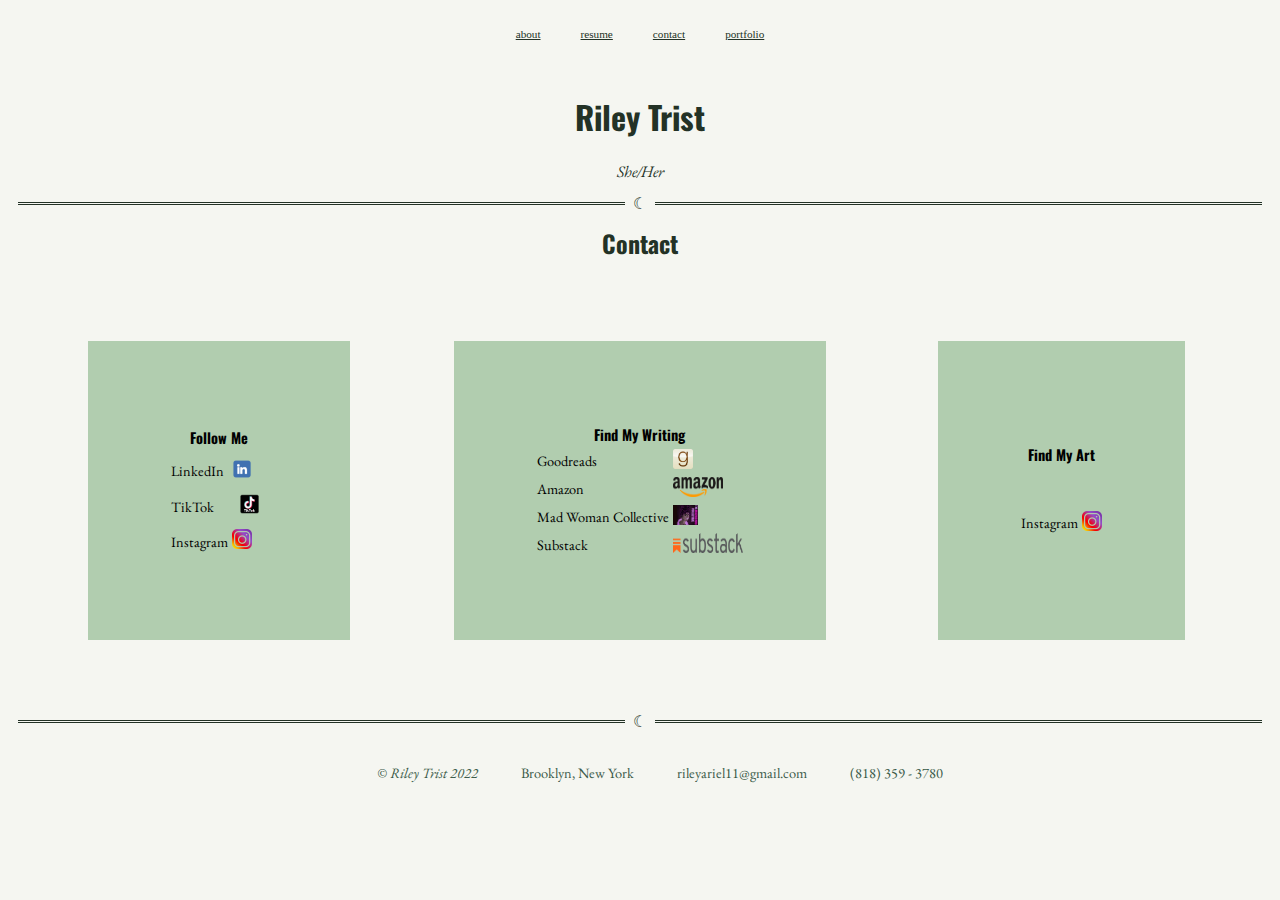
==== contact.html @ f64f71fb "Add files via upload" ====
<!DOCTYPE html>
<html lang="en">
  <head>
    <meta charset="utf-8">
    <meta name="viewport" content="width=device-width, initial-scale=1.0">
    <title>Riley Trist</title>
     
<link rel="preconnect" href="https://fonts.gstatic.com" crossorigin>
<link href="https://fonts.googleapis.com/css2?family=EB+Garamond&family=Josefin+Sans:wght@300&family=Oswald&display=swap" rel="stylesheet">
<link rel="preconnect" href="https://fonts.googleapis.com">
<link rel="preconnect" href="https://fonts.gstatic.com" crossorigin>
<link href="https://fonts.googleapis.com/css2?family=Oswald&display=swap" rel="stylesheet">
<link rel="stylesheet" href="./style.css">
    
  <ul class="header">
    <li><a href="./index.html">about</a></p>
    <li><a href="./resume.html">resume</a></p>
    <li><a href="./contact.html">contact</a></p>
    <li><a href="./portfolio.html">portfolio</a></p>
	</ul>
    
    <h1>Riley Trist</h1>
    	<p class="pronouns"><em>She/Her</em></p> 
      
	<hr>
  </head>
  <body>
  <section>
		<h2>Contact</h2>
		<div class="row">
		<div class="column">
		<table>
			<tr>
				<th colspan="2">Follow Me</th>
			</tr>
			<tr>
				<td>LinkedIn</td>
				<td>
					<a href="https://www.linkedin.com/in/rileytrist">
					<img alt="Linkedin Logo" src="linkedinlogo.png" width="20" height="20"></a>
				</td>
			</tr>
			<tr>
				<td>TikTok</td>
				<td>
					<a href="https://www.tiktok.com/@withlove.riley?lang=en">
					<img alt="Tiktok Logo" src="tiktoklogo.png" width="35" height="20"></a>
				</td>
			</tr>
			<tr>
				<td>Instagram</td>
				<td>
					<a href="https://www.instagram.com/rileyarielart/">
					<img alt="Instagram Logo" src="instagramlogo.png" width="20" height="20"></a>
				</td>
		</table>
		</div>
		<div class="column">
		<table>
			<tr>
				<th colspan="2">Find My Writing</th>
			</tr>
			<tr>
				<td>Goodreads</td>
				<td>
					<a href="https://www.goodreads.com/author/show/22259523.Riley_Ariel_Trist">
					<img alt="Goodreads Logo" src="goodreadslogo.png" width="20" height="20"></a>
         		</td>
			</tr>
			<tr>
				<td>Amazon</td><td>
					<a href="https://www.amazon.com/Vessel-Darkness-Riley-Ariel-Trist/dp/B09VQBCY5Z">
					<img alt="Amazon Logo" src="amazonlogo.png" width="50" height="20"></a>
				</td>
			</tr>
			<tr>
				<td>Mad Woman Collective</td>
				<td>
					<a href="https://www.madwomancollective.com/post/the-ache">
					<img alt="Madwoman Collective Logo" src="madwomancollective.png" width="25" height="20"></a>
				</td>
			</tr>
			<tr>
				<td>Substack</td>
				<td>
					<a href="https://rileyarieltrist.substack.com/?utm_source=substack&utm_medium=web&utm_campaign=substack_profile&utm_source=%2Fprofile%2F73774595-riley-trist&utm_medium=reader2">
					<img alt="Substack Logo" src="substacklogo.png" width="70" height="20"></a>
			</tr>
		</table>
		</div>
		<div class="column">
		<table>
			<tr>
				<th colspan="2">Find My Art</th>
			</tr>
			<tr>
				<td>Instagram</td>
				<td>
					<a href="https://www.instagram.com/rileyarielart/">
					<img alt="Instagram Logo" src="instagramlogo.png" width="20" height="20"></a>
				</td>
		</table>
		</div>
		</div>
	</section>
  </body>
  <footer>
  	<hr>
  		<div class="listing">
			<ul>
				<li><em>© Riley Trist 2022</em></li>
				<li>Brooklyn, New York</li>
				<li>rileyariel11@gmail.com</li>
				<li>(818) 359 - 3780</li>
			</ul>
		</div>
	</footer>
</html>
---- style.css ----
body {
	background-color: #F5F6F1;
	}
	
.header {
	list-style-type: none;
	text-align: center;
	padding: 0;
	margin: 0;
}

.header li {
	display: inline-block;
	font-size: .7em;
	padding: 20px;
}

h1 {
	text-align: center;
    font-family: 'Oswald', sans-serif;
    color: #233226;
    text-align: center;
}

.pronouns {
	text-align: center;
}

hr {
 	border-top: medium double #233226;
 	overflow: visible;
	padding: 0;
	color: #233226;
 	text-align: center;
 	line-height: 1px;
 	height: 1px; 
 	font-size: 1em; 
 	border-width: 1px 0;
 	border-style: solid;
 	border-color: #233226;
 	margin: 20px 10px; 
}	


hr:after {
	content: "☾"; 
 	color: #233226;
  	display: inline; 
  	background-color: #F5F6F1;
 	padding: 0 0.5em; 
}

	

h2 {
	font-family: 'Oswald', sans-serif;
    color: #233226;
    text-align: center;
    }

p {
    font-family:'EB Garamond';
    color: #233226;
}

table {
    font-family: 'Oswald';
    font-size: .9em;
    background-color: #b1cdaf;
    padding: 80px;    
    margin-left: auto;
    margin-right: auto;
    margin-top: 40px;
    margin-bottom: 40px;
}

.row {
	display: flex;
	
}

.column {
	display: flex;
	flex: 50%;
	padding: 20px;
}

td {
    text-align: left;
    font-family: 'EB Garamond', serif; 
}

th {
    text-align: center;
    }

ul {
    list-style: none;
}

.listing {
    font-family: 'EB Garamond';
    color: #3b5b49;
	padding: 0px;
	margin: 0;
    text-align: center;
    list-style-type: none;
}

.listing li {
	display: inline-block;
	font-size: .9em;
	padding: 20px;
}



.socials{
	display: inline-block;
	text-align: center;
	}

a:link {
    color: #233226;
}

a:visited {
    color: #513d2b;
}

a:hover {
    color: #948e73;
}

.contact {
	text-align: center;
}
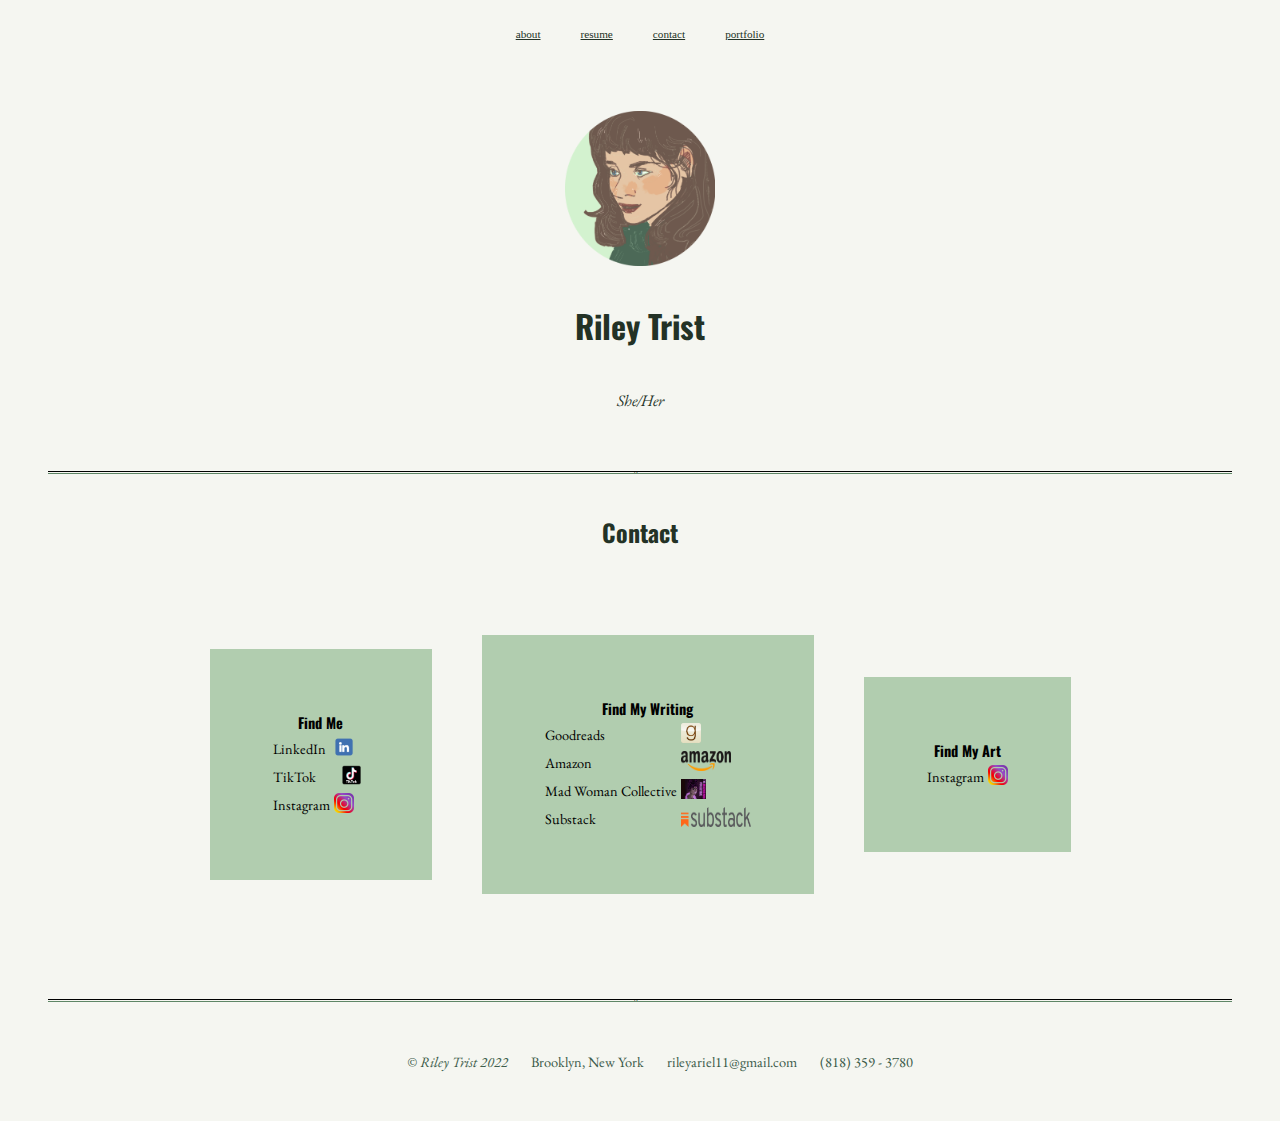
==== commit 2790526e: "Add files via upload" ====
--- a/contact.html
+++ b/contact.html
@@ -4,24 +4,26 @@
     <meta charset="utf-8">
     <meta name="viewport" content="width=device-width, initial-scale=1.0">
     <title>Riley Trist</title>
-     
+
 <link rel="preconnect" href="https://fonts.gstatic.com" crossorigin>
 <link href="https://fonts.googleapis.com/css2?family=EB+Garamond&family=Josefin+Sans:wght@300&family=Oswald&display=swap" rel="stylesheet">
 <link rel="preconnect" href="https://fonts.googleapis.com">
 <link rel="preconnect" href="https://fonts.gstatic.com" crossorigin>
 <link href="https://fonts.googleapis.com/css2?family=Oswald&display=swap" rel="stylesheet">
 <link rel="stylesheet" href="./style.css">
-    
+
   <ul class="header">
     <li><a href="./index.html">about</a></p>
     <li><a href="./resume.html">resume</a></p>
     <li><a href="./contact.html">contact</a></p>
     <li><a href="./portfolio.html">portfolio</a></p>
 	</ul>
-    
+  <div class="me">
+    <img src="me.png" alt="picture of me" width="150" height="155">
+  </div>
     <h1>Riley Trist</h1>
-    	<p class="pronouns"><em>She/Her</em></p> 
-      
+    	<p class="pronouns"><em>She/Her</em></p>
+
 	<hr>
   </head>
   <body>
@@ -31,7 +33,7 @@
 		<div class="column">
 		<table>
 			<tr>
-				<th colspan="2">Follow Me</th>
+				<th colspan="2">Find Me</th>
 			</tr>
 			<tr>
 				<td>LinkedIn</td>
@@ -50,9 +52,10 @@
 			<tr>
 				<td>Instagram</td>
 				<td>
-					<a href="https://www.instagram.com/rileyarielart/">
+					<a href="https://www.instagram.com/withlove.riley/">
 					<img alt="Instagram Logo" src="instagramlogo.png" width="20" height="20"></a>
 				</td>
+      </tr>
 		</table>
 		</div>
 		<div class="column">
@@ -99,6 +102,7 @@
 					<a href="https://www.instagram.com/rileyarielart/">
 					<img alt="Instagram Logo" src="instagramlogo.png" width="20" height="20"></a>
 				</td>
+      </tr>
 		</table>
 		</div>
 		</div>
@@ -115,4 +119,4 @@
 			</ul>
 		</div>
 	</footer>
-</html>+</html>
--- a/style.css
+++ b/style.css
@@ -1,7 +1,7 @@
 body {
 	background-color: #F5F6F1;
 	}
-	
+
 .header {
 	list-style-type: none;
 	text-align: center;
@@ -15,6 +15,20 @@
 	padding: 20px;
 }
 
+.me {
+	text-align:center;
+	padding-top: 40px;
+	padding-bottom: 10px;
+}
+
+.bio {
+	padding: 40px;
+}
+
+.projects, .education, .experience {
+	padding: 40px;
+}
+
 h1 {
 	text-align: center;
     font-family: 'Oswald', sans-serif;
@@ -24,33 +38,27 @@
 
 .pronouns {
 	text-align: center;
+	padding: 20px;
 }
 
 hr {
- 	border-top: medium double #233226;
- 	overflow: visible;
-	padding: 0;
-	color: #233226;
  	text-align: center;
  	line-height: 1px;
- 	height: 1px; 
- 	font-size: 1em; 
  	border-width: 1px 0;
- 	border-style: solid;
  	border-color: #233226;
- 	margin: 20px 10px; 
-}	
+ 	margin: 40px 40px;
+}
 
 
 hr:after {
-	content: "☾"; 
+	content: "☾";
  	color: #233226;
-  	display: inline; 
+  	display: inline;
   	background-color: #F5F6F1;
- 	padding: 0 0.5em; 
+ 	padding: 10px;
 }
 
-	
+
 
 h2 {
 	font-family: 'Oswald', sans-serif;
@@ -67,27 +75,33 @@
     font-family: 'Oswald';
     font-size: .9em;
     background-color: #b1cdaf;
-    padding: 80px;    
+    padding: 60px;
     margin-left: auto;
     margin-right: auto;
     margin-top: 40px;
     margin-bottom: 40px;
 }
 
+.pictures {
+background-color: #F5F6F1;
+}
+
+
 .row {
 	display: flex;
-	
+	align-items: center;
+	justify-content: center;
 }
 
 .column {
 	display: flex;
-	flex: 50%;
-	padding: 20px;
+	padding: 25px;
+	flex-wrap: wrap;
 }
 
 td {
     text-align: left;
-    font-family: 'EB Garamond', serif; 
+    font-family: 'EB Garamond', serif;
 }
 
 th {
@@ -101,24 +115,22 @@
 .listing {
     font-family: 'EB Garamond';
     color: #3b5b49;
-	padding: 0px;
-	margin: 0;
     text-align: center;
     list-style-type: none;
+		margin-top: 40px;
+		margin-bottom: 40px;
 }
 
 .listing li {
-	display: inline-block;
+	display: inline-flex;
 	font-size: .9em;
-	padding: 20px;
+	padding: 10px;
 }
-
-
 
 .socials{
 	display: inline-block;
 	text-align: center;
-	}
+}
 
 a:link {
     color: #233226;
@@ -134,7 +146,5 @@
 
 .contact {
 	text-align: center;
+	padding: 40px;
 }
-
-
-
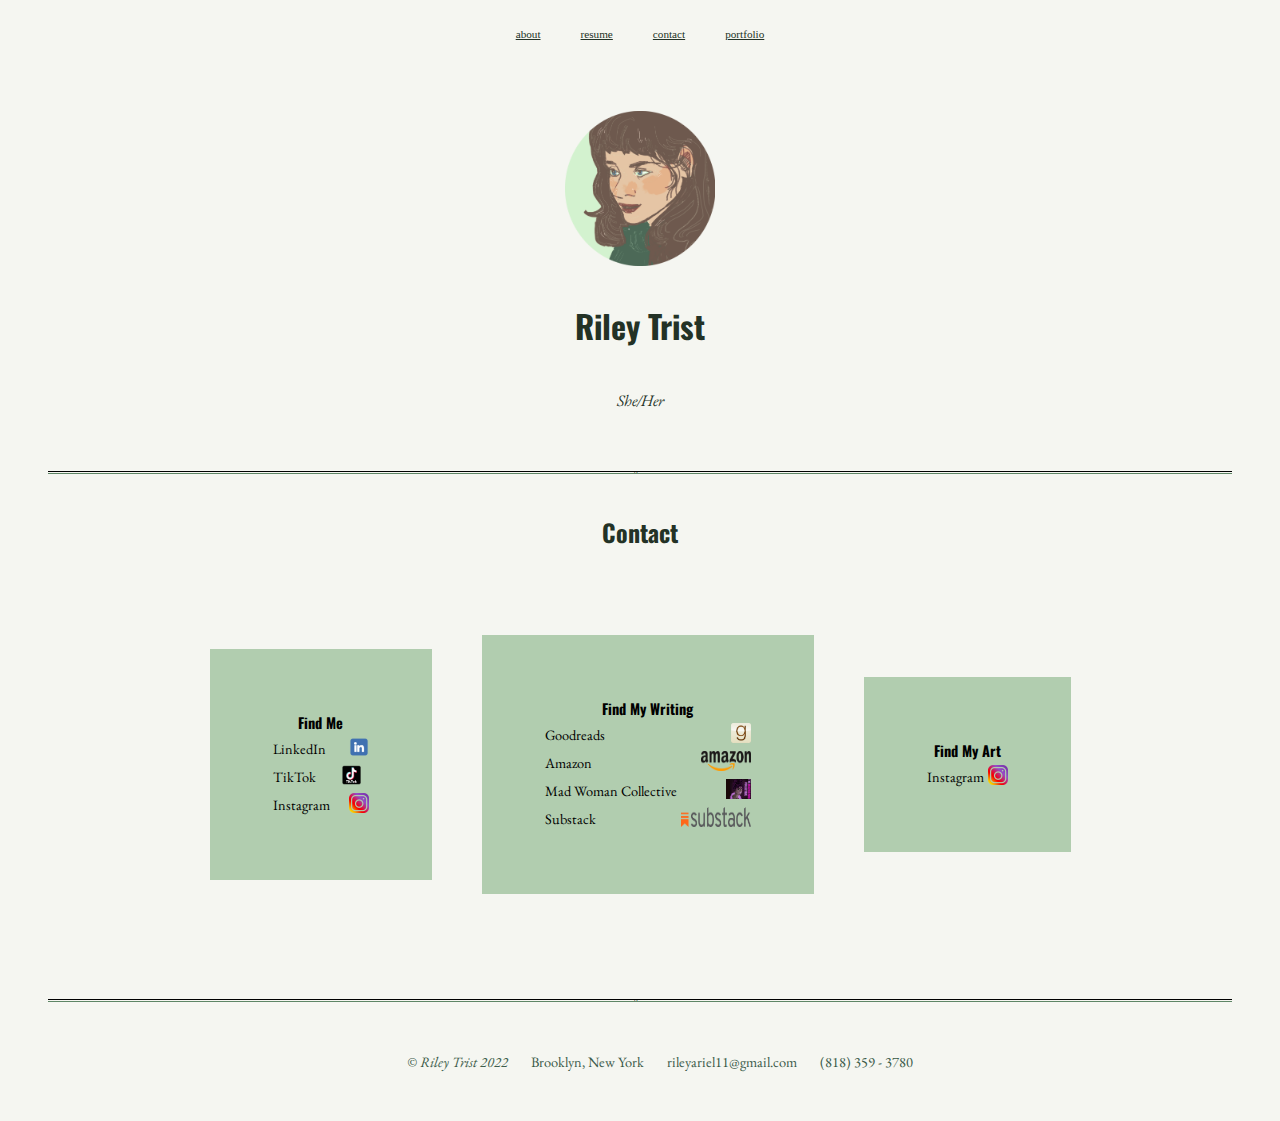
==== commit 1514567e: "Add files via upload" ====
--- a/contact.html
+++ b/contact.html
@@ -36,22 +36,22 @@
 				<th colspan="2">Find Me</th>
 			</tr>
 			<tr>
-				<td>LinkedIn</td>
-				<td>
+				<td class="right">LinkedIn</td>
+				<td class="left">
 					<a href="https://www.linkedin.com/in/rileytrist">
 					<img alt="Linkedin Logo" src="linkedinlogo.png" width="20" height="20"></a>
 				</td>
 			</tr>
 			<tr>
-				<td>TikTok</td>
-				<td>
+				<td class="right">TikTok</td>
+				<td class="left">
 					<a href="https://www.tiktok.com/@withlove.riley?lang=en">
 					<img alt="Tiktok Logo" src="tiktoklogo.png" width="35" height="20"></a>
 				</td>
 			</tr>
 			<tr>
-				<td>Instagram</td>
-				<td>
+				<td class="right">Instagram</td>
+				<td class="left">
 					<a href="https://www.instagram.com/withlove.riley/">
 					<img alt="Instagram Logo" src="instagramlogo.png" width="20" height="20"></a>
 				</td>
@@ -64,28 +64,29 @@
 				<th colspan="2">Find My Writing</th>
 			</tr>
 			<tr>
-				<td>Goodreads</td>
-				<td>
+				<td class="right">Goodreads</td>
+				<td class="left">
 					<a href="https://www.goodreads.com/author/show/22259523.Riley_Ariel_Trist">
 					<img alt="Goodreads Logo" src="goodreadslogo.png" width="20" height="20"></a>
          		</td>
 			</tr>
 			<tr>
-				<td>Amazon</td><td>
+				<td class="right">Amazon</td>
+        <td class="left">
 					<a href="https://www.amazon.com/Vessel-Darkness-Riley-Ariel-Trist/dp/B09VQBCY5Z">
 					<img alt="Amazon Logo" src="amazonlogo.png" width="50" height="20"></a>
 				</td>
 			</tr>
 			<tr>
-				<td>Mad Woman Collective</td>
-				<td>
+				<td class="right">Mad Woman Collective</td>
+				<td class="left">
 					<a href="https://www.madwomancollective.com/post/the-ache">
 					<img alt="Madwoman Collective Logo" src="madwomancollective.png" width="25" height="20"></a>
 				</td>
 			</tr>
 			<tr>
-				<td>Substack</td>
-				<td>
+				<td class="right">Substack</td>
+				<td class="left">
 					<a href="https://rileyarieltrist.substack.com/?utm_source=substack&utm_medium=web&utm_campaign=substack_profile&utm_source=%2Fprofile%2F73774595-riley-trist&utm_medium=reader2">
 					<img alt="Substack Logo" src="substacklogo.png" width="70" height="20"></a>
 			</tr>
@@ -97,8 +98,8 @@
 				<th colspan="2">Find My Art</th>
 			</tr>
 			<tr>
-				<td>Instagram</td>
-				<td>
+				<td class="right">Instagram</td>
+				<td class="left"
 					<a href="https://www.instagram.com/rileyarielart/">
 					<img alt="Instagram Logo" src="instagramlogo.png" width="20" height="20"></a>
 				</td>
--- a/style.css
+++ b/style.css
@@ -53,8 +53,8 @@
 hr:after {
 	content: "☾";
  	color: #233226;
-  	display: inline;
-  	background-color: #F5F6F1;
+  display: inline;
+  background-color: #F5F6F1;
  	padding: 10px;
 }
 
@@ -83,25 +83,31 @@
 }
 
 .pictures {
-background-color: #F5F6F1;
+	background-color: #F5F6F1;
 }
 
-
 .row {
+	flex-wrap: wrap;
 	display: flex;
 	align-items: center;
 	justify-content: center;
 }
 
 .column {
-	display: flex;
 	padding: 25px;
-	flex-wrap: wrap;
 }
 
 td {
     text-align: left;
     font-family: 'EB Garamond', serif;
+}
+
+.left {
+	text-align: right;
+}
+
+.right {
+	text-align: left;
 }
 
 th {
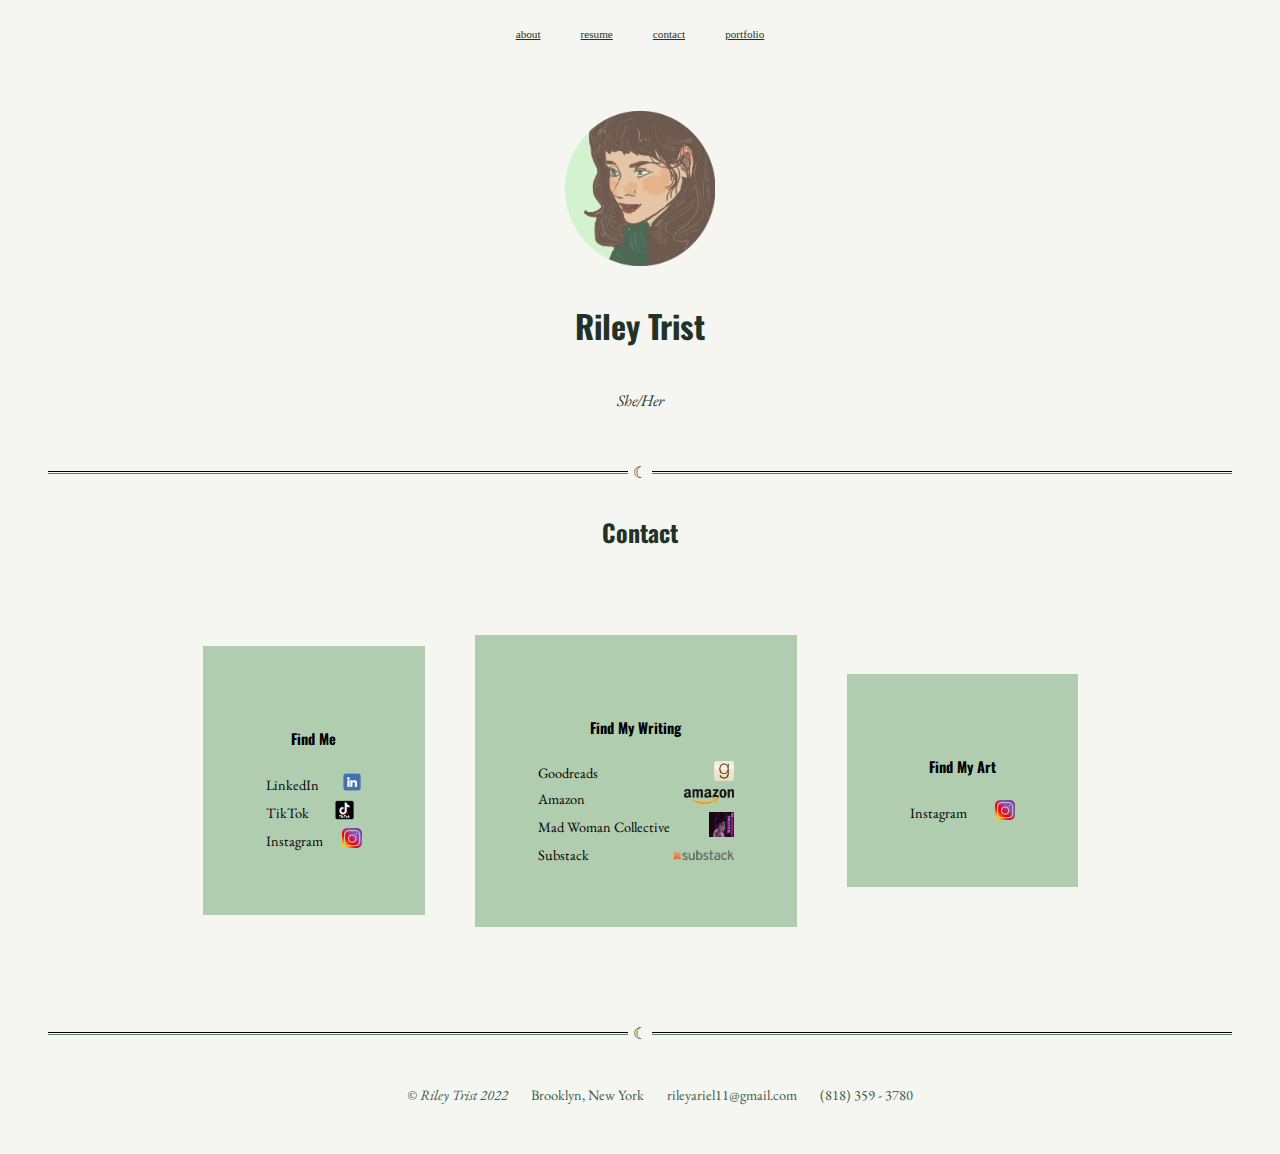
==== commit 58fd6fc9: "Add files via upload" ====
--- a/contact.html
+++ b/contact.html
@@ -74,21 +74,21 @@
 				<td class="right">Amazon</td>
         <td class="left">
 					<a href="https://www.amazon.com/Vessel-Darkness-Riley-Ariel-Trist/dp/B09VQBCY5Z">
-					<img alt="Amazon Logo" src="amazonlogo.png" width="50" height="20"></a>
+					<img alt="Amazon Logo" src="amazonlogo.png" width="50" height="15"></a>
 				</td>
 			</tr>
 			<tr>
 				<td class="right">Mad Woman Collective</td>
 				<td class="left">
 					<a href="https://www.madwomancollective.com/post/the-ache">
-					<img alt="Madwoman Collective Logo" src="madwomancollective.png" width="25" height="20"></a>
+					<img alt="Madwoman Collective Logo" src="madwomancollective.png" width="25" height="25"></a>
 				</td>
 			</tr>
 			<tr>
 				<td class="right">Substack</td>
 				<td class="left">
 					<a href="https://rileyarieltrist.substack.com/?utm_source=substack&utm_medium=web&utm_campaign=substack_profile&utm_source=%2Fprofile%2F73774595-riley-trist&utm_medium=reader2">
-					<img alt="Substack Logo" src="substacklogo.png" width="70" height="20"></a>
+					<img alt="Substack Logo" src="substacklogo.png" width="60" height="10"></a>
 			</tr>
 		</table>
 		</div>
--- a/style.css
+++ b/style.css
@@ -13,6 +13,15 @@
 	display: inline-block;
 	font-size: .7em;
 	padding: 20px;
+}
+
+.writing {
+	list-style-type: none;
+	padding: 60px;
+}
+
+.writing li {
+	list-style-type: none;
 }
 
 .me {
@@ -42,6 +51,7 @@
 }
 
 hr {
+ 	overflow: visible;
  	text-align: center;
  	line-height: 1px;
  	border-width: 1px 0;
@@ -53,9 +63,9 @@
 hr:after {
 	content: "☾";
  	color: #233226;
-  display: inline;
-  background-color: #F5F6F1;
- 	padding: 10px;
+  	display: inline;
+ 	background-color: #F5F6F1;
+ 	padding: 5px;
 }
 
 
@@ -84,6 +94,9 @@
 
 .pictures {
 	background-color: #F5F6F1;
+	text-align: left;
+	font-size: 30px;
+	color: #233226;
 }
 
 .row {
@@ -112,7 +125,8 @@
 
 th {
     text-align: center;
-    }
+		padding: 20px;
+}
 
 ul {
     list-style: none;
@@ -154,3 +168,5 @@
 	text-align: center;
 	padding: 40px;
 }
+
+
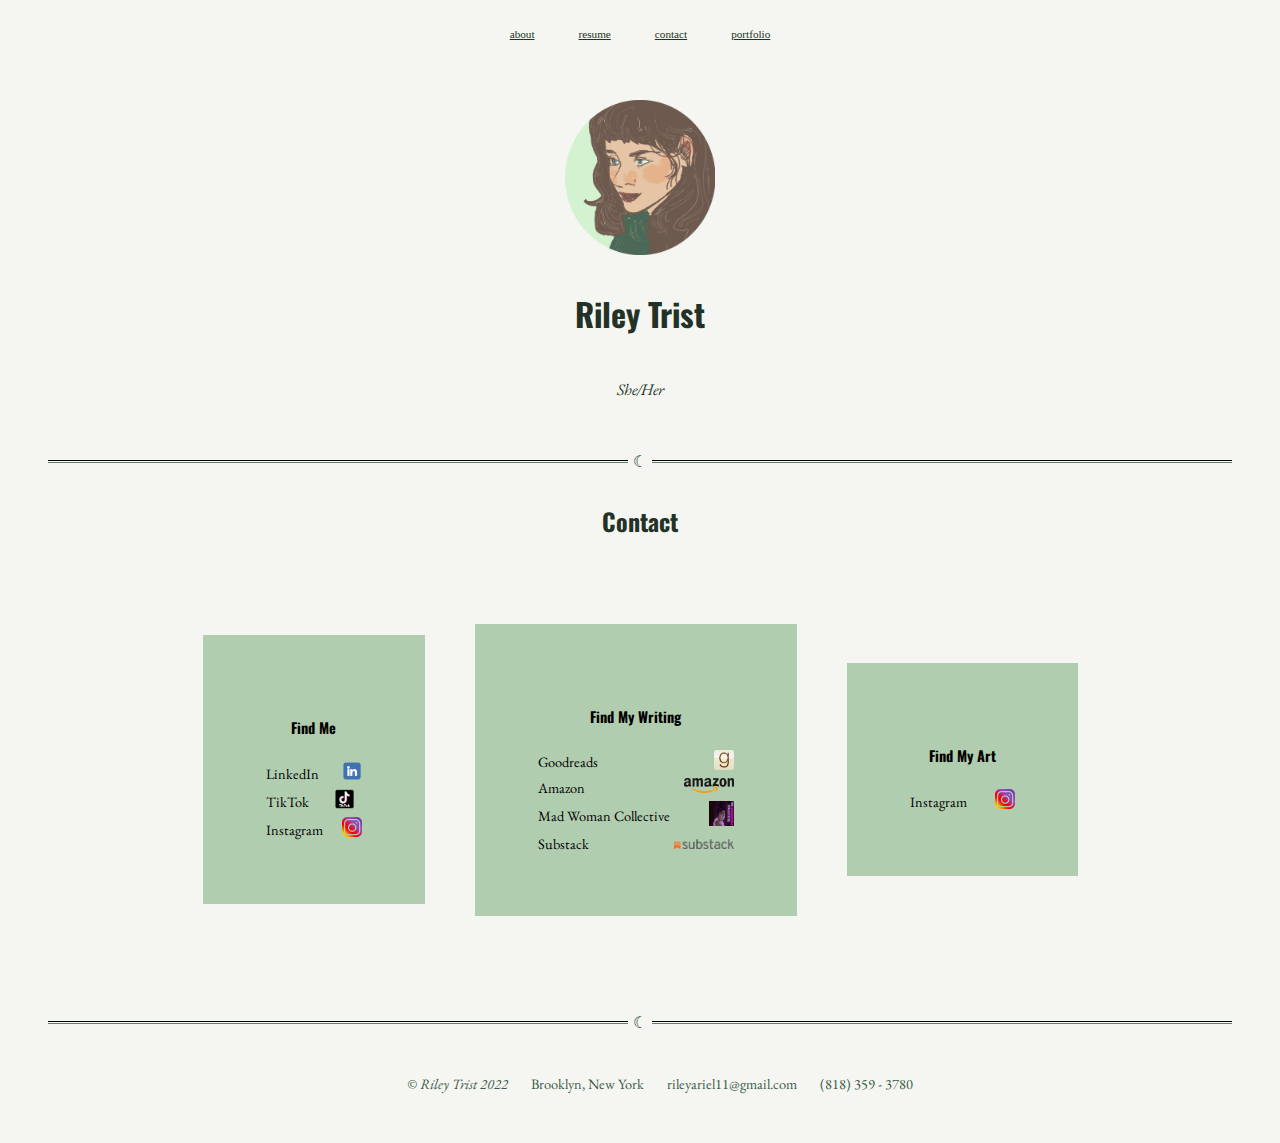
==== commit 19491cde: "Add files via upload" ====
--- a/contact.html
+++ b/contact.html
@@ -13,19 +13,18 @@
 <link rel="stylesheet" href="./style.css">
 
   <ul class="header">
-    <li><a href="./index.html">about</a></p>
-    <li><a href="./resume.html">resume</a></p>
-    <li><a href="./contact.html">contact</a></p>
-    <li><a href="./portfolio.html">portfolio</a></p>
+    <li><a href="./index.html">about</a></li>
+    <li><a href="./resume.html">resume</a></li>
+    <li><a href="./contact.html">contact</a></li>
+    <li><a href="./portfolio.html">portfolio</a></li>
 	</ul>
   <div class="me">
     <img src="me.png" alt="picture of me" width="150" height="155">
   </div>
     <h1>Riley Trist</h1>
     	<p class="pronouns"><em>She/Her</em></p>
-
-	<hr>
   </head>
+  <hr>
   <body>
   <section>
 		<h2>Contact</h2>
@@ -72,7 +71,7 @@
 			</tr>
 			<tr>
 				<td class="right">Amazon</td>
-        <td class="left">
+        		<td class="left">
 					<a href="https://www.amazon.com/Vessel-Darkness-Riley-Ariel-Trist/dp/B09VQBCY5Z">
 					<img alt="Amazon Logo" src="amazonlogo.png" width="50" height="15"></a>
 				</td>
@@ -89,6 +88,7 @@
 				<td class="left">
 					<a href="https://rileyarieltrist.substack.com/?utm_source=substack&utm_medium=web&utm_campaign=substack_profile&utm_source=%2Fprofile%2F73774595-riley-trist&utm_medium=reader2">
 					<img alt="Substack Logo" src="substacklogo.png" width="60" height="10"></a>
+				</td>
 			</tr>
 		</table>
 		</div>
@@ -99,7 +99,7 @@
 			</tr>
 			<tr>
 				<td class="right">Instagram</td>
-				<td class="left"
+				<td class="left">
 					<a href="https://www.instagram.com/rileyarielart/">
 					<img alt="Instagram Logo" src="instagramlogo.png" width="20" height="20"></a>
 				</td>
@@ -109,15 +109,15 @@
 		</div>
 	</section>
   </body>
+  <hr>
   <footer>
-  	<hr>
   		<div class="listing">
-			<ul>
+			<ol>
 				<li><em>© Riley Trist 2022</em></li>
 				<li>Brooklyn, New York</li>
 				<li>rileyariel11@gmail.com</li>
 				<li>(818) 359 - 3780</li>
-			</ul>
+			</ol>
 		</div>
 	</footer>
 </html>
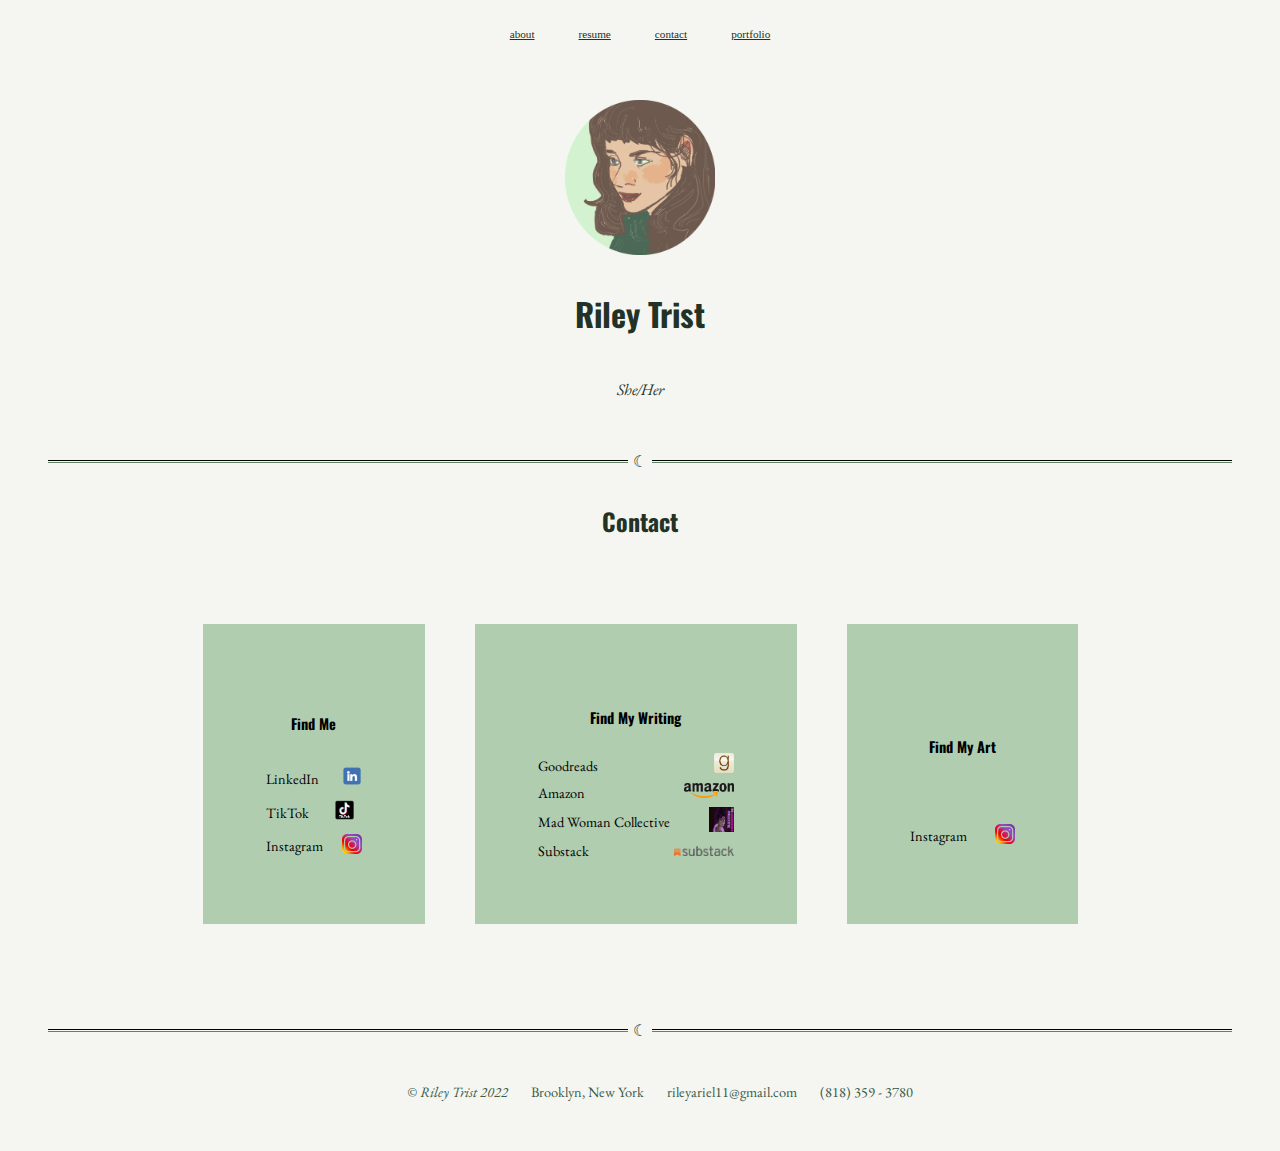
==== commit edf6aaaa: "Add files via upload" ====
--- a/contact.html
+++ b/contact.html
@@ -22,7 +22,7 @@
     <img src="me.png" alt="picture of me" width="150" height="155">
   </div>
     <h1>Riley Trist</h1>
-    	<p class="pronouns"><em>She/Her</em></p>
+    	<p id="pronouns"><em>She/Her</em></p>
   </head>
   <hr>
   <body>
@@ -30,7 +30,7 @@
 		<h2>Contact</h2>
 		<div class="row">
 		<div class="column">
-		<table>
+		<table id:"find-me">
 			<tr>
 				<th colspan="2">Find Me</th>
 			</tr>
@@ -58,7 +58,7 @@
 		</table>
 		</div>
 		<div class="column">
-		<table>
+		<table id:"find-writing">
 			<tr>
 				<th colspan="2">Find My Writing</th>
 			</tr>
@@ -93,7 +93,7 @@
 		</table>
 		</div>
 		<div class="column">
-		<table>
+		<table id="find-art">
 			<tr>
 				<th colspan="2">Find My Art</th>
 			</tr>
--- a/style.css
+++ b/style.css
@@ -45,7 +45,7 @@
     text-align: center;
 }
 
-.pronouns {
+#pronouns {
 	text-align: center;
 	padding: 20px;
 }
@@ -90,6 +90,8 @@
     margin-right: auto;
     margin-top: 40px;
     margin-bottom: 40px;
+		min-width: 200px;
+		min-height: 300px;
 }
 
 .pictures {
@@ -97,6 +99,11 @@
 	text-align: left;
 	font-size: 30px;
 	color: #233226;
+}
+
+.writing, .bio, .education, .experience, .projects {
+	margin-left: 20%;
+	margin-right: 20%;
 }
 
 .row {
@@ -108,6 +115,10 @@
 
 .column {
 	padding: 25px;
+}
+
+#find-writing{
+	width: 400px;
 }
 
 td {
@@ -168,5 +179,3 @@
 	text-align: center;
 	padding: 40px;
 }
-
-
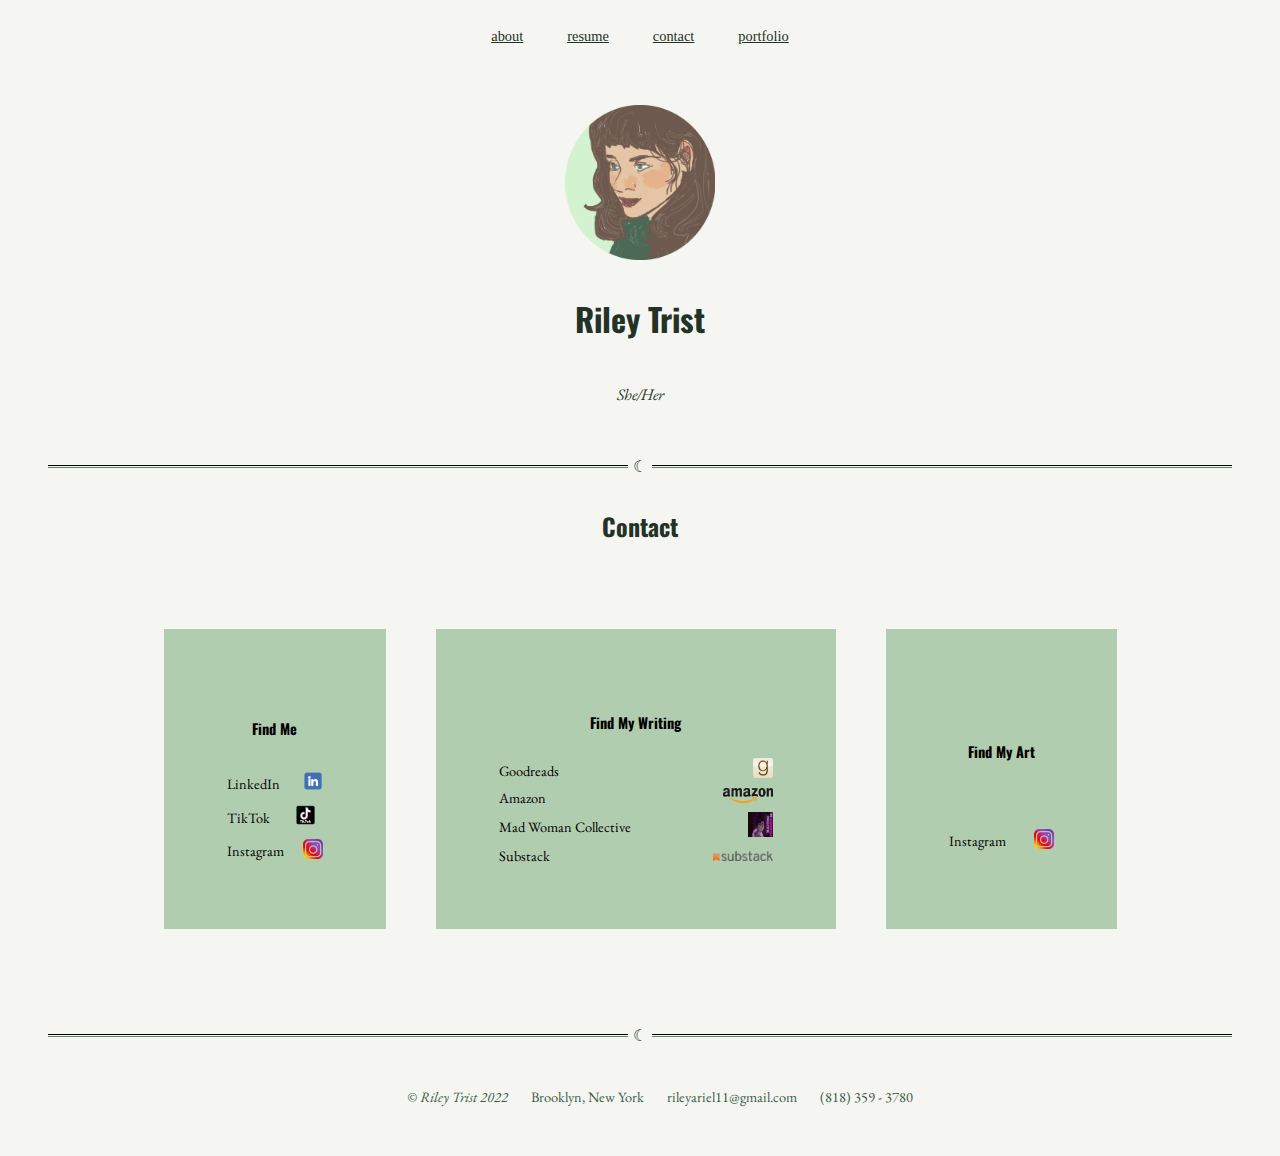
==== commit 76813346: "Add files via upload" ====
--- a/contact.html
+++ b/contact.html
@@ -11,7 +11,7 @@
 <link rel="preconnect" href="https://fonts.gstatic.com" crossorigin>
 <link href="https://fonts.googleapis.com/css2?family=Oswald&display=swap" rel="stylesheet">
 <link rel="stylesheet" href="./style.css">
-
+</head>
   <ul class="header">
     <li><a href="./index.html">about</a></li>
     <li><a href="./resume.html">resume</a></li>
@@ -23,14 +23,14 @@
   </div>
     <h1>Riley Trist</h1>
     	<p id="pronouns"><em>She/Her</em></p>
-  </head>
-  <hr>
-  <body>
+
+  <hr />
+
   <section>
 		<h2>Contact</h2>
 		<div class="row">
 		<div class="column">
-		<table id:"find-me">
+		<table id="find-me">
 			<tr>
 				<th colspan="2">Find Me</th>
 			</tr>
@@ -58,7 +58,7 @@
 		</table>
 		</div>
 		<div class="column">
-		<table id:"find-writing">
+		<table id="find-writing">
 			<tr>
 				<th colspan="2">Find My Writing</th>
 			</tr>
@@ -108,8 +108,8 @@
 		</div>
 		</div>
 	</section>
-  </body>
-  <hr>
+
+  <hr />
   <footer>
   		<div class="listing">
 			<ol>
--- a/style.css
+++ b/style.css
@@ -11,7 +11,7 @@
 
 .header li {
 	display: inline-block;
-	font-size: .7em;
+	font-size: .9em;
 	padding: 20px;
 }
 
@@ -104,6 +104,7 @@
 .writing, .bio, .education, .experience, .projects {
 	margin-left: 20%;
 	margin-right: 20%;
+	min-width: 300px;
 }
 
 .row {
